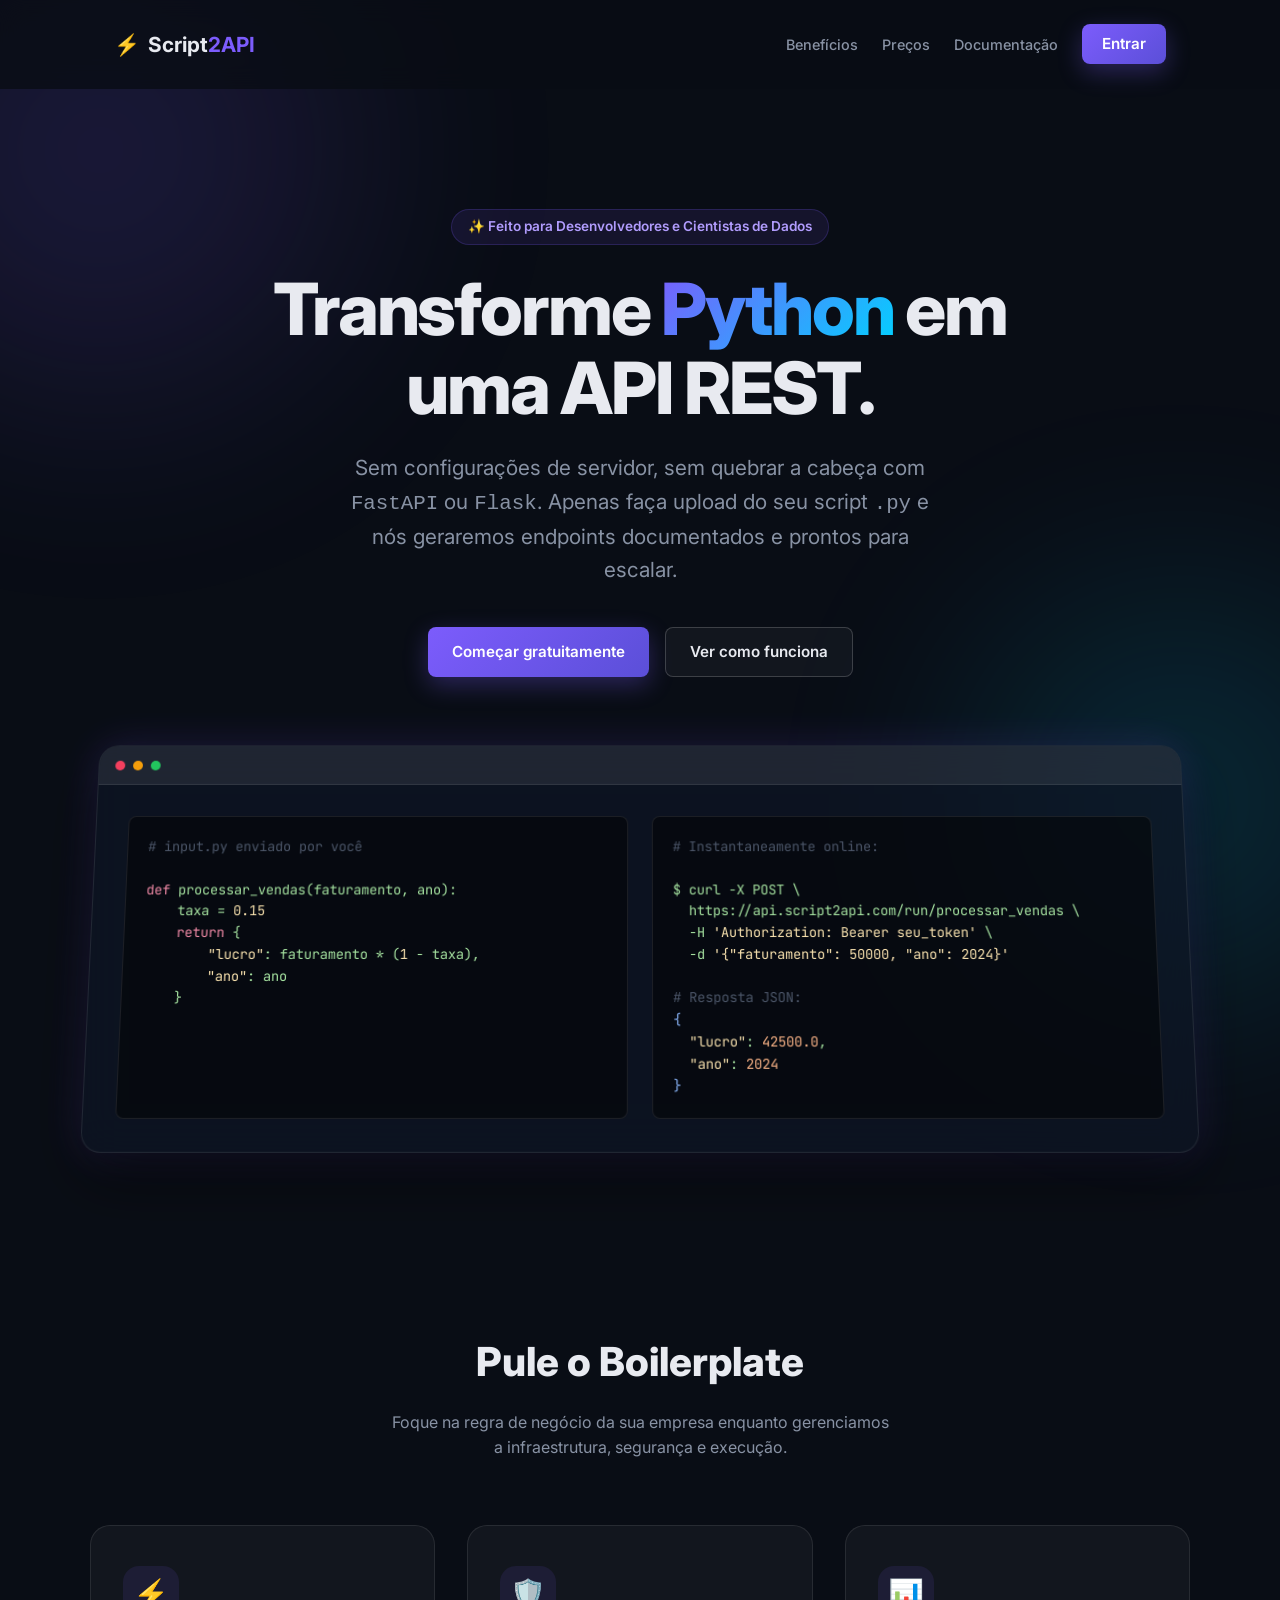
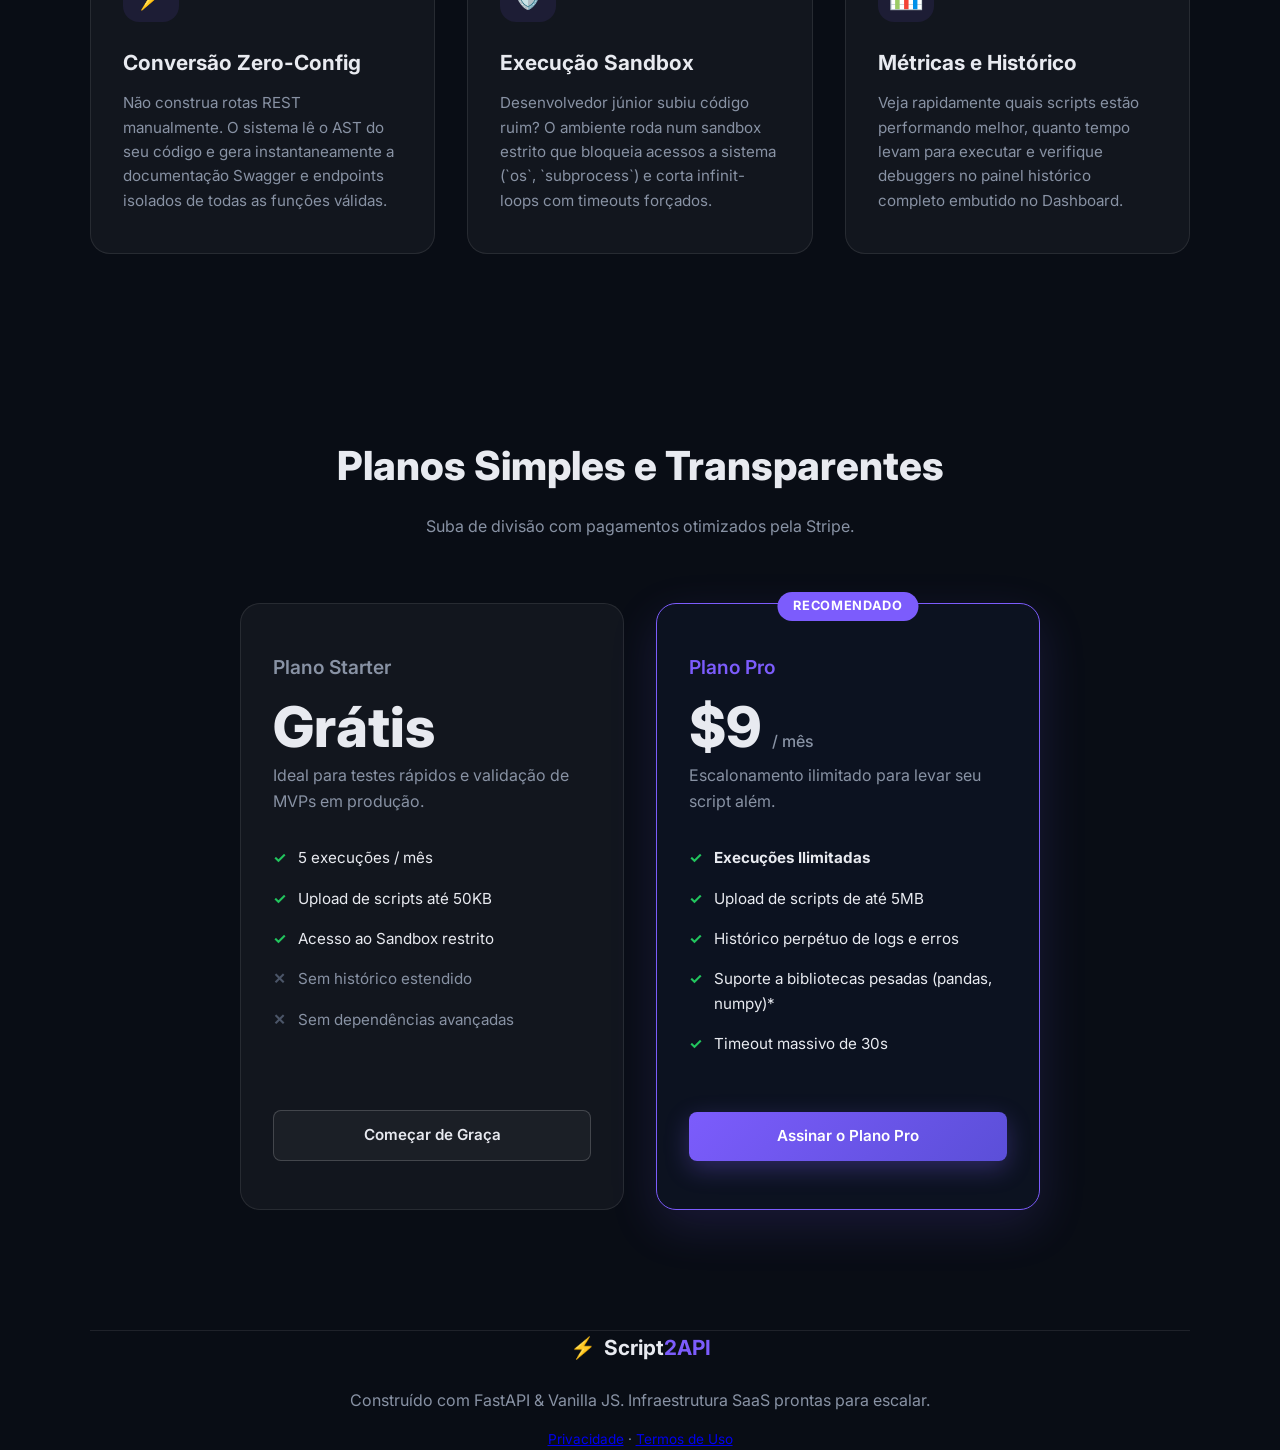
==== frontend/landing.html @ b20aaccf "SaaS Finalizado - Primeira Versão" ====
<!DOCTYPE html>
<html lang="pt-BR">
<head>
  <meta charset="UTF-8" />
  <meta name="viewport" content="width=device-width, initial-scale=1.0" />
  <title>Script2API — Transforme scripts Python em APIs REST em segundos</title>
  <meta name="description" content="Sem boilerplate, sem deploys complexos. Suba seu script Python e ganhe endpoints instantâneos para executar suas funções em escala." />
  <link rel="preconnect" href="https://fonts.googleapis.com" />
  <link rel="preconnect" href="https://fonts.gstatic.com" crossorigin />
  <link href="https://fonts.googleapis.com/css2?family=Inter:wght@300;400;500;600;700;800&family=JetBrains+Mono:wght@400;500&display=swap" rel="stylesheet" />
  
  <style>
    /* ── BASE TOKENS ── */
    :root {
      --bg: #090d15;
      --surface: rgba(255,255,255,0.04);
      --surface-high: rgba(255,255,255,0.08);
      --border: rgba(255,255,255,0.09);
      --border-high: rgba(255,255,255,0.18);
      --accent: #7c5cfc;
      --accent-hover: #5b4fd8;
      --accent-2: #00d2ff;
      --accent-green: #22c55e;
      --text: #e8eaf0;
      --text-muted: #8892a4;
      --text-faint: #4b5568;
      --font: 'Inter', sans-serif;
      --radius: 14px;
      --radius-lg: 20px;
    }

    * { box-sizing: border-box; margin: 0; padding: 0; }
    html { scroll-behavior: smooth; }
    body {
      font-family: var(--font);
      background: var(--bg);
      color: var(--text);
      overflow-x: hidden;
      line-height: 1.6;
    }

    /* ── BACKGROUND BLOBS ── */
    .bg-blob {
      position: fixed; border-radius: 50%; filter: blur(120px); opacity: 0.15; z-index: -1; animation: float 10s infinite alternate;
    }
    .blob-1 { width: 500px; height: 500px; background: var(--accent); top: -100px; left: -150px; }
    .blob-2 { width: 400px; height: 400px; background: var(--accent-2); bottom: -100px; right: -100px; animation-delay: 2s; }

    @keyframes float {
      from { transform: translate(0, 0); }
      to { transform: translate(30px, -30px); }
    }

    /* ── CONTAINER & NAV ── */
    .container { max-width: 1100px; margin: 0 auto; padding: 0 24px; }
    
    header {
      padding: 24px 0;
      display: flex;
      justify-content: space-between;
      align-items: center;
      position: sticky;
      top: 0;
      z-index: 100;
      background: rgba(9, 13, 21, 0.8);
      backdrop-filter: blur(12px);
      border-bottom: 1px solid transparent;
      transition: border-color 0.3s;
    }
    
    .logo { display: flex; align-items: center; gap: 8px; font-weight: 700; font-size: 1.3rem; text-decoration: none; color: var(--text); }
    .logo-accent { color: var(--accent); }
    .nav-links { display: flex; gap: 24px; align-items: center; }
    .nav-link { color: var(--text-muted); text-decoration: none; font-size: 0.9rem; font-weight: 500; transition: color 0.2s; }
    .nav-link:hover { color: var(--text); }
    
    .btn { display: inline-flex; align-items: center; justify-content: center; padding: 12px 24px; border-radius: 8px; font-weight: 600; font-size: 0.95rem; text-decoration: none; transition: all 0.2s; border: none; cursor: pointer; }
    .btn-primary { background: linear-gradient(135deg, var(--accent), var(--accent-hover)); color: #fff; box-shadow: 0 8px 24px rgba(124,92,252,0.3); }
    .btn-primary:hover { transform: translateY(-2px); box-shadow: 0 12px 32px rgba(124,92,252,0.5); }
    .btn-outline { border: 1px solid var(--border-high); background: var(--surface); color: var(--text); }
    .btn-outline:hover { background: var(--surface-high); border-color: var(--text-faint); }

    /* ── HERO SECTION ── */
    .hero { text-align: center; padding: 120px 0 80px; }
    .hero-badge { display: inline-block; padding: 6px 16px; border-radius: 100px; background: rgba(124,92,252,0.1); border: 1px solid rgba(124,92,252,0.2); color: #b19cfd; font-size: 0.85rem; font-weight: 600; margin-bottom: 24px; }
    .hero h1 { font-size: clamp(2.5rem, 6vw, 4.5rem); font-weight: 800; line-height: 1.1; letter-spacing: -0.03em; margin-bottom: 24px; }
    .gradient-text { background: linear-gradient(135deg, var(--accent), var(--accent-2)); -webkit-background-clip: text; -webkit-text-fill-color: transparent; background-clip: text; }
    .hero p { font-size: clamp(1.1rem, 2vw, 1.3rem); color: var(--text-muted); max-width: 600px; margin: 0 auto 40px; }
    .hero-cta { display: flex; gap: 16px; justify-content: center; }

    /* ── WINDOW MOCKUP ── */
    .mockup-wrapper { margin-top: 64px; perspective: 1000px; }
    .mockup { background: rgba(14, 20, 36, 0.7); backdrop-filter: blur(20px); border: 1px solid var(--border); border-radius: var(--radius-lg); overflow: hidden; box-shadow: 0 24px 64px rgba(0,0,0,0.5), 0 0 40px rgba(124,92,252,0.2); transform: rotateX(5deg); transition: transform 0.5s ease; }
    .mockup:hover { transform: rotateX(0deg); }
    .mockup-header { height: 40px; background: var(--surface-high); display: flex; align-items: center; padding: 0 16px; gap: 8px; border-bottom: 1px solid var(--border); }
    .mockup-dot { width: 10px; height: 10px; border-radius: 50%; background: #4b5568; }
    .mockup-dot:nth-child(1) { background: #f43f5e; } .mockup-dot:nth-child(2) { background: #f59e0b; } .mockup-dot:nth-child(3) { background: #22c55e; }
    .mockup-body { padding: 32px; display: grid; grid-template-columns: 1fr 1fr; gap: 24px; text-align: left; }
    .code-block { background: rgba(0,0,0,0.5); padding: 20px; border-radius: 8px; font-family: 'JetBrains Mono', monospace; font-size: 0.85rem; color: #a6e3a1; border: 1px solid var(--border); }
    .code-comment { color: var(--text-faint); }
    .code-keyword { color: #f38ba8; }
    .code-string { color: #f9e2af; }

    /* ── BENEFITS SECTION ── */
    .benefits { padding: 100px 0; }
    .section-header { text-align: center; margin-bottom: 64px; }
    .section-header h2 { font-size: 2.5rem; font-weight: 800; margin-bottom: 16px; }
    .grid-3 { display: grid; grid-template-columns: repeat(auto-fit, minmax(300px, 1fr)); gap: 32px; }
    .card { background: var(--surface); border: 1px solid var(--border); padding: 40px 32px; border-radius: var(--radius-lg); transition: transform 0.3s, border-color 0.3s; }
    .card:hover { transform: translateY(-5px); border-color: var(--border-high); background: var(--surface-high); }
    .card-icon { width: 56px; height: 56px; border-radius: 16px; background: rgba(124,92,252,0.1); display: flex; align-items: center; justify-content: center; font-size: 1.8rem; margin-bottom: 24px; color: var(--accent); }
    .card h3 { font-size: 1.3rem; font-weight: 700; margin-bottom: 12px; }
    .card p { color: var(--text-muted); font-size: 0.95rem; }

    /* ── PRICING SECTION ── */
    .pricing { padding: 80px 0 120px; }
    .pricing-grid { display: grid; grid-template-columns: repeat(auto-fit, minmax(320px, 1fr)); gap: 32px; max-width: 800px; margin: 0 auto; }
    .price-card { background: var(--surface); border: 1px solid var(--border); border-radius: var(--radius-lg); padding: 48px 32px; display: flex; flex-direction: column; position: relative; }
    .price-card.pro { border-color: var(--accent); background: rgba(14,20,36,0.8); box-shadow: 0 16px 48px rgba(124,92,252,0.15); }
    .popular-tag { position: absolute; top: -12px; left: 50%; transform: translateX(-50%); background: var(--accent); color: white; padding: 4px 16px; border-radius: 100px; font-size: 0.8rem; font-weight: 700; text-transform: uppercase; letter-spacing: 0.05em; }
    .price-name { font-size: 1.2rem; font-weight: 600; color: var(--text-muted); margin-bottom: 16px; }
    .price-card.pro .price-name { color: var(--accent); }
    .price-value { font-size: 3.5rem; font-weight: 800; line-height: 1; margin-bottom: 8px; }
    .price-value span { font-size: 1rem; font-weight: 500; color: var(--text-muted); }
    .price-desc { margin-bottom: 32px; color: var(--text-muted); }
    
    .feature-list { list-style: none; margin-bottom: 40px; flex: 1; }
    .feature-list li { display: flex; align-items: flex-start; gap: 12px; margin-bottom: 16px; font-size: 0.95rem; color: var(--text); }
    .feature-list li .check { color: var(--accent-green); font-weight: bold; }
    .feature-list li .cross { color: var(--text-faint); font-weight: bold; }
    .feature-list li.disabled { color: var(--text-muted); }

    /* ── FOOTER ── */
    footer { border-top: 1px solid var(--border); padding: 60px 0; text-align: center; color: var(--text-muted); }
    footer .logo { justify-content: center; margin-bottom: 24px; }
    
    @media (max-width: 768px) {
      .mockup-body { grid-template-columns: 1fr; }
      .nav-links { display: none; }
      .hero-cta { flex-direction: column; }
    }
  </style>
</head>
<body>

  <!-- BACKGROUND BLOBS -->
  <div class="bg-blob blob-1"></div>
  <div class="bg-blob blob-2"></div>

  <!-- HEADER -->
  <header>
    <div class="container" style="display:flex; justify-content:space-between; width:100%; align-items:center;">
      <a href="#" class="logo">
        <span class="logo-icon">⚡</span>
        <span>Script<span class="logo-accent">2API</span></span>
      </a>
      <nav class="nav-links">
        <a href="#features" class="nav-link">Benefícios</a>
        <a href="#pricing" class="nav-link">Preços</a>
        <a href="http://localhost:8000/docs" class="nav-link">Documentação</a>
        <a href="index.html" class="btn btn-primary" style="padding: 8px 20px;">Entrar</a>
      </nav>
    </div>
  </header>

  <!-- HERO -->
  <section class="hero container">
    <div class="hero-badge">✨ Feito para Desenvolvedores e Cientistas de Dados</div>
    <h1>Transforme <span class="gradient-text">Python</span> em<br/> uma API REST.</h1>
    <p>Sem configurações de servidor, sem quebrar a cabeça com <code>FastAPI</code> ou <code>Flask</code>. Apenas faça upload do seu script <code>.py</code> e nós geraremos endpoints documentados e prontos para escalar.</p>
    
    <div class="hero-cta">
      <a href="index.html" class="btn btn-primary">Começar gratuitamente</a>
      <a href="#features" class="btn btn-outline">Ver como funciona</a>
    </div>

    <!-- MOCKUP VISUAL -->
    <div class="mockup-wrapper">
      <div class="mockup">
        <div class="mockup-header">
          <div class="mockup-dot"></div>
          <div class="mockup-dot"></div>
          <div class="mockup-dot"></div>
        </div>
        <div class="mockup-body">
          <div class="code-block">
            <span class="code-comment"># input.py enviado por você</span><br/><br/>
            <span class="code-keyword">def</span> processar_vendas(faturamento, ano):<br/>
            &nbsp;&nbsp;&nbsp;&nbsp;taxa = <span class="code-string">0.15</span><br/>
            &nbsp;&nbsp;&nbsp;&nbsp;<span class="code-keyword">return</span> {<br/>
            &nbsp;&nbsp;&nbsp;&nbsp;&nbsp;&nbsp;&nbsp;&nbsp;<span class="code-string">"lucro"</span>: faturamento * (<span class="code-string">1</span> - taxa),<br/>
            &nbsp;&nbsp;&nbsp;&nbsp;&nbsp;&nbsp;&nbsp;&nbsp;<span class="code-string">"ano"</span>: ano<br/>
            &nbsp;&nbsp;&nbsp;&nbsp;}<br/>
          </div>
          <div class="code-block">
            <span class="code-comment"># Instantaneamente online:</span><br/><br/>
            $ curl -X POST \<br/>
            &nbsp;&nbsp;https://api.script2api.com/run/processar_vendas \<br/>
            &nbsp;&nbsp;-H <span class="code-string">'Authorization: Bearer seu_token'</span> \<br/>
            &nbsp;&nbsp;-d <span class="code-string">'{"faturamento": 50000, "ano": 2024}'</span><br/><br/>
            
            <span class="code-comment"># Resposta JSON:</span><br/>
            <span style="color:#89b4fa">{</span><br/>
            &nbsp;&nbsp;<span class="code-string">"lucro"</span>: <span style="color:#fab387">42500.0</span>,<br/>
            &nbsp;&nbsp;<span class="code-string">"ano"</span>: <span style="color:#fab387">2024</span><br/>
            <span style="color:#89b4fa">}</span>
          </div>
        </div>
      </div>
    </div>
  </section>

  <!-- FEATURES -->
  <section id="features" class="benefits container">
    <div class="section-header">
      <h2>Pule o Boilerplate</h2>
      <p style="color:var(--text-muted); max-width: 500px; margin: 0 auto;">Foque na regra de negócio da sua empresa enquanto gerenciamos a infraestrutura, segurança e execução.</p>
    </div>
    
    <div class="grid-3">
      <div class="card">
        <div class="card-icon">⚡</div>
        <h3>Conversão Zero-Config</h3>
        <p>Não construa rotas REST manualmente. O sistema lê o AST do seu código e gera instantaneamente a documentação Swagger e endpoints isolados de todas as funções válidas.</p>
      </div>
      <div class="card">
        <div class="card-icon">🛡️</div>
        <h3>Execução Sandbox</h3>
        <p>Desenvolvedor júnior subiu código ruim? O ambiente roda num sandbox estrito que bloqueia acessos a sistema (`os`, `subprocess`) e corta infinit-loops com timeouts forçados.</p>
      </div>
      <div class="card">
        <div class="card-icon">📊</div>
        <h3>Métricas e Histórico</h3>
        <p>Veja rapidamente quais scripts estão performando melhor, quanto tempo levam para executar e verifique debuggers no painel histórico completo embutido no Dashboard.</p>
      </div>
    </div>
  </section>

  <!-- PRICING -->
  <section id="pricing" class="pricing container">
    <div class="section-header">
      <h2>Planos Simples e Transparentes</h2>
      <p style="color:var(--text-muted); max-width: 500px; margin: 0 auto;">Suba de divisão com pagamentos otimizados pela Stripe.</p>
    </div>

    <div class="pricing-grid">
      <!-- Free Plan -->
      <div class="price-card">
        <div class="price-name">Plano Starter</div>
        <div class="price-value">Grátis</div>
        <p class="price-desc">Ideal para testes rápidos e validação de MVPs em produção.</p>
        
        <ul class="feature-list">
          <li><span class="check">✓</span> 5 execuções / mês</li>
          <li><span class="check">✓</span> Upload de scripts até 50KB</li>
          <li><span class="check">✓</span> Acesso ao Sandbox restrito</li>
          <li class="disabled"><span class="cross">✕</span> Sem histórico estendido</li>
          <li class="disabled"><span class="cross">✕</span> Sem dependências avançadas</li>
        </ul>
        
        <a href="index.html" class="btn btn-outline" style="width: 100%;">Começar de Graça</a>
      </div>

      <!-- Pro Plan -->
      <div class="price-card pro">
        <div class="popular-tag">Recomendado</div>
        <div class="price-name">Plano Pro</div>
        <div class="price-value">$9 <span>/ mês</span></div>
        <p class="price-desc">Escalonamento ilimitado para levar seu script além.</p>
        
        <ul class="feature-list">
          <li><span class="check">✓</span> <strong>Execuções Ilimitadas</strong></li>
          <li><span class="check">✓</span> Upload de scripts de até 5MB</li>
          <li><span class="check">✓</span> Histórico perpétuo de logs e erros</li>
          <li><span class="check">✓</span> Suporte a bibliotecas pesadas (pandas, numpy)*</li>
          <li><span class="check">✓</span> Timeout massivo de 30s</li>
        </ul>
        
        <a href="index.html" class="btn btn-primary" style="width: 100%;">Assinar o Plano Pro</a>
      </div>
    </div>
  </section>

  <!-- FOOTER -->
  <footer class="container">
    <a href="#" class="logo">
      <span class="logo-icon">⚡</span>
      <span>Script<span class="logo-accent">2API</span></span>
    </a>
    <p>Construído com FastAPI & Vanilla JS. Infraestrutura SaaS prontas para escalar.</p>
    <div style="margin-top: 16px; font-size: 0.85rem;">
      <a href="#">Privacidade</a> &middot; <a href="#">Termos de Uso</a>
    </div>
  </footer>

</body>
</html>
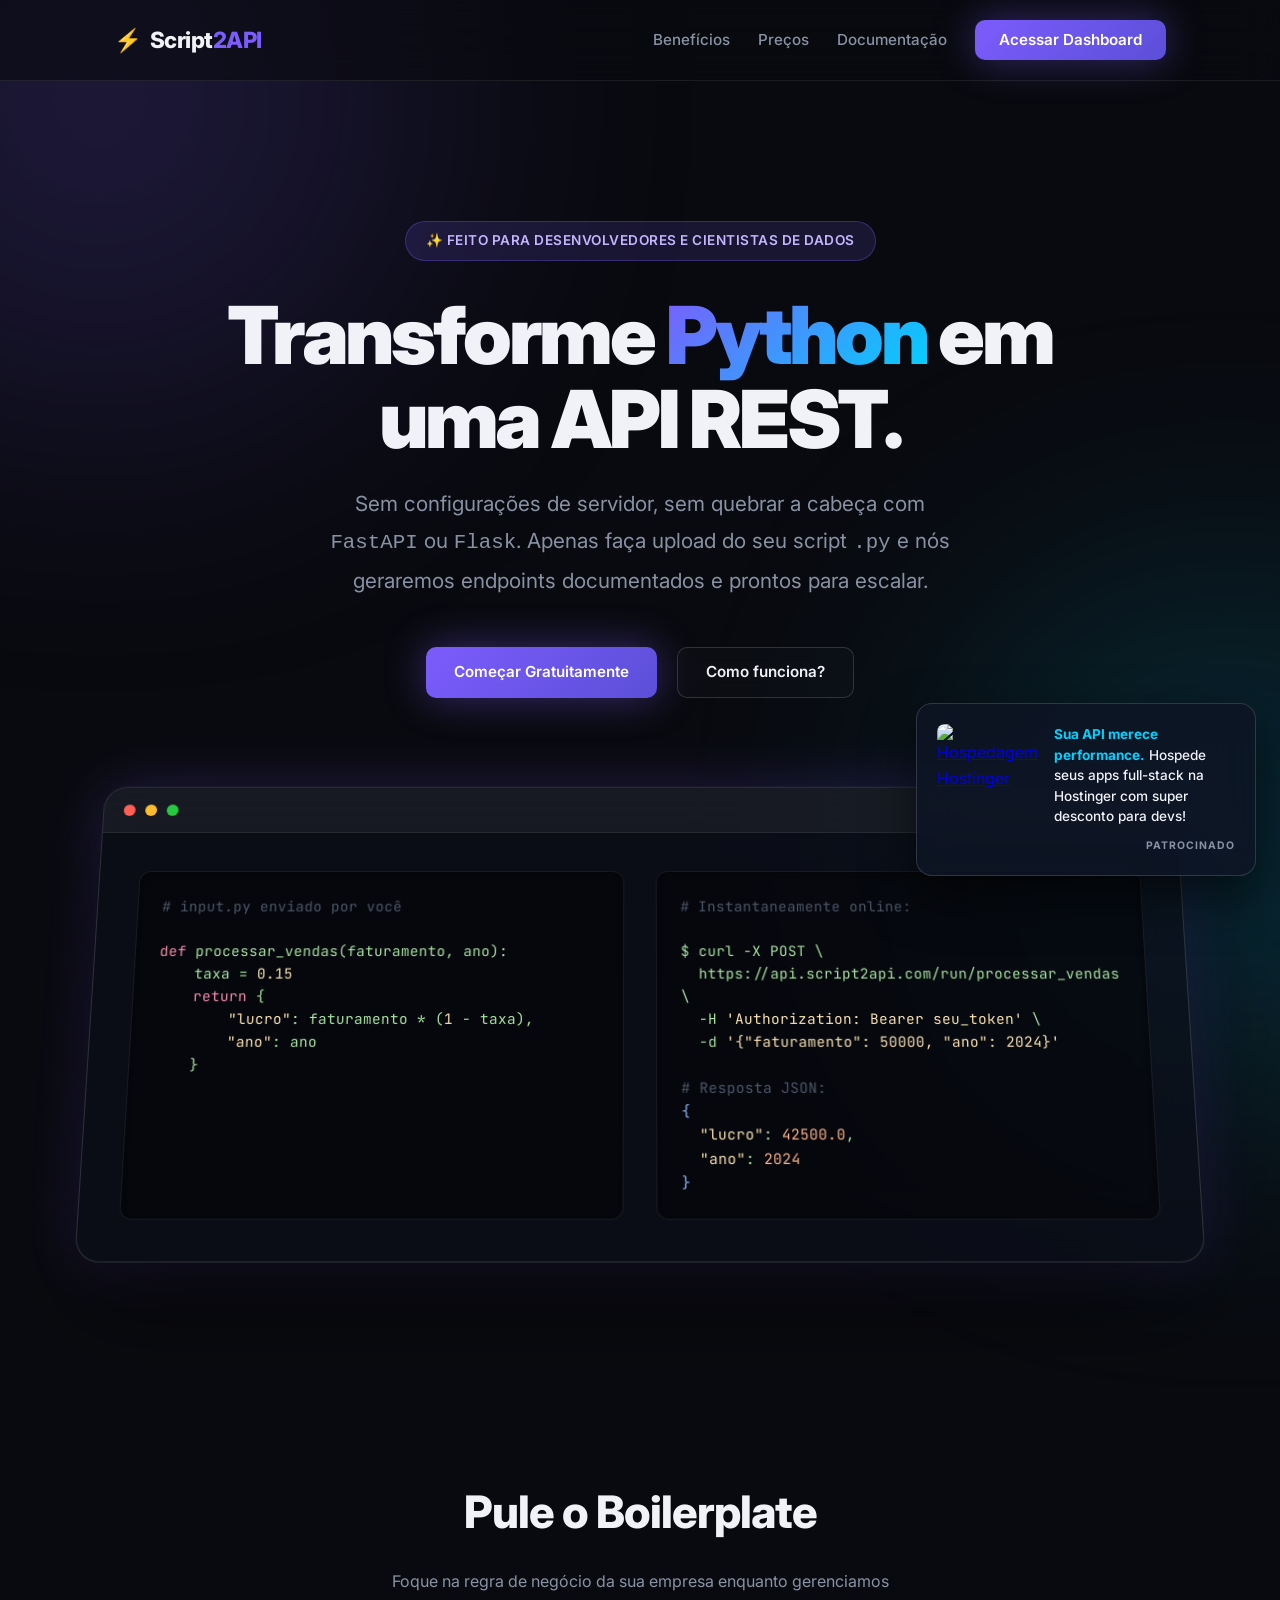
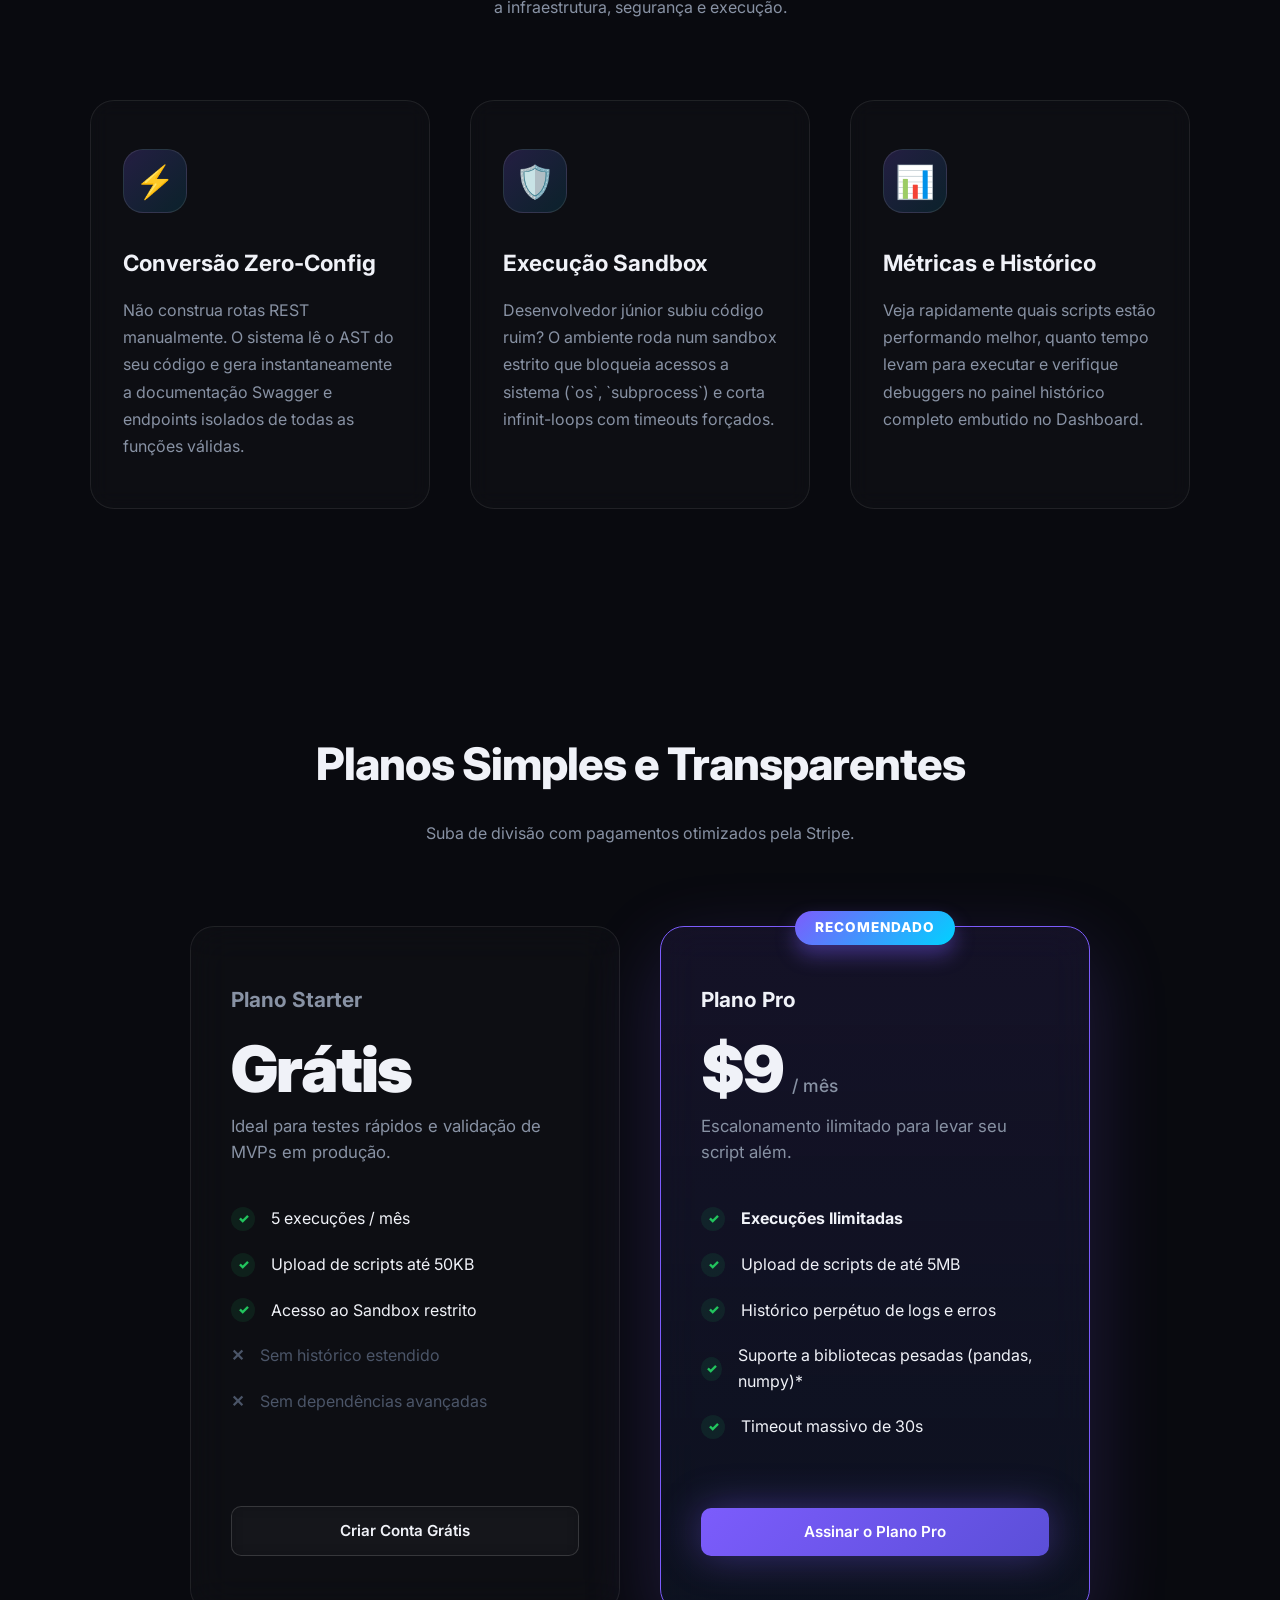
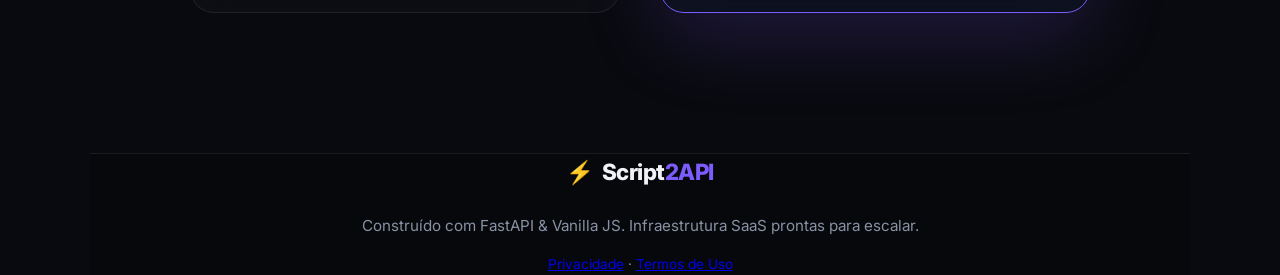
==== commit 7a728770: "feat: landing page premium UI redesign and Hostinger affiliate ad" ====
--- a/frontend/landing.html
+++ b/frontend/landing.html
@@ -12,133 +12,122 @@
   <style>
     /* ── BASE TOKENS ── */
     :root {
-      --bg: #090d15;
-      --surface: rgba(255,255,255,0.04);
+      --bg: #090a0f;
+      --surface: rgba(255,255,255,0.03);
       --surface-high: rgba(255,255,255,0.08);
-      --border: rgba(255,255,255,0.09);
-      --border-high: rgba(255,255,255,0.18);
+      --border: rgba(255,255,255,0.08);
+      --border-high: rgba(255,255,255,0.15);
       --accent: #7c5cfc;
-      --accent-hover: #5b4fd8;
+      --accent-hover: #9880fa;
       --accent-2: #00d2ff;
       --accent-green: #22c55e;
-      --text: #e8eaf0;
+      --text: #f0f2f8;
       --text-muted: #8892a4;
       --text-faint: #4b5568;
       --font: 'Inter', sans-serif;
-      --radius: 14px;
-      --radius-lg: 20px;
+      --radius: 16px;
+      --radius-lg: 24px;
+      --glow: 0 0 40px rgba(124, 92, 252, 0.4);
     }
-
+    
     * { box-sizing: border-box; margin: 0; padding: 0; }
     html { scroll-behavior: smooth; }
-    body {
-      font-family: var(--font);
-      background: var(--bg);
-      color: var(--text);
-      overflow-x: hidden;
-      line-height: 1.6;
-    }
+    body { font-family: var(--font); background: var(--bg); color: var(--text); overflow-x: hidden; line-height: 1.6; }
 
     /* ── BACKGROUND BLOBS ── */
-    .bg-blob {
-      position: fixed; border-radius: 50%; filter: blur(120px); opacity: 0.15; z-index: -1; animation: float 10s infinite alternate;
-    }
-    .blob-1 { width: 500px; height: 500px; background: var(--accent); top: -100px; left: -150px; }
-    .blob-2 { width: 400px; height: 400px; background: var(--accent-2); bottom: -100px; right: -100px; animation-delay: 2s; }
-
-    @keyframes float {
-      from { transform: translate(0, 0); }
-      to { transform: translate(30px, -30px); }
-    }
+    .bg-blob { position: fixed; border-radius: 50%; filter: blur(140px); opacity: 0.2; z-index: -1; animation: float 15s infinite alternate ease-in-out; }
+    .blob-1 { width: 600px; height: 600px; background: var(--accent); top: -200px; left: -200px; }
+    .blob-2 { width: 500px; height: 500px; background: var(--accent-2); bottom: -200px; right: -200px; animation-delay: -5s; }
+
+    @keyframes float { from { transform: translate(0, 0) rotate(0deg); } to { transform: translate(60px, -60px) rotate(15deg); } }
+    @keyframes pulse { 0% { box-shadow: 0 0 0 0 rgba(124,92,252,0.4); } 70% { box-shadow: 0 0 0 15px rgba(124,92,252,0); } 100% { box-shadow: 0 0 0 0 rgba(124,92,252,0); } }
 
     /* ── CONTAINER & NAV ── */
     .container { max-width: 1100px; margin: 0 auto; padding: 0 24px; }
-    
-    header {
-      padding: 24px 0;
-      display: flex;
-      justify-content: space-between;
-      align-items: center;
-      position: sticky;
-      top: 0;
-      z-index: 100;
-      background: rgba(9, 13, 21, 0.8);
-      backdrop-filter: blur(12px);
-      border-bottom: 1px solid transparent;
-      transition: border-color 0.3s;
-    }
-    
-    .logo { display: flex; align-items: center; gap: 8px; font-weight: 700; font-size: 1.3rem; text-decoration: none; color: var(--text); }
+    header { padding: 20px 0; display: flex; justify-content: space-between; align-items: center; position: sticky; top: 0; z-index: 100; background: rgba(9, 10, 15, 0.6); backdrop-filter: blur(20px); border-bottom: 1px solid var(--border); transition: border-color 0.3s; }
+    .logo { display: flex; align-items: center; gap: 8px; font-weight: 800; font-size: 1.4rem; text-decoration: none; color: var(--text); letter-spacing: -0.5px; }
     .logo-accent { color: var(--accent); }
-    .nav-links { display: flex; gap: 24px; align-items: center; }
-    .nav-link { color: var(--text-muted); text-decoration: none; font-size: 0.9rem; font-weight: 500; transition: color 0.2s; }
+    .nav-links { display: flex; gap: 28px; align-items: center; }
+    .nav-link { color: var(--text-muted); text-decoration: none; font-size: 0.95rem; font-weight: 500; transition: color 0.2s; }
     .nav-link:hover { color: var(--text); }
-    
-    .btn { display: inline-flex; align-items: center; justify-content: center; padding: 12px 24px; border-radius: 8px; font-weight: 600; font-size: 0.95rem; text-decoration: none; transition: all 0.2s; border: none; cursor: pointer; }
-    .btn-primary { background: linear-gradient(135deg, var(--accent), var(--accent-hover)); color: #fff; box-shadow: 0 8px 24px rgba(124,92,252,0.3); }
-    .btn-primary:hover { transform: translateY(-2px); box-shadow: 0 12px 32px rgba(124,92,252,0.5); }
-    .btn-outline { border: 1px solid var(--border-high); background: var(--surface); color: var(--text); }
-    .btn-outline:hover { background: var(--surface-high); border-color: var(--text-faint); }
+
+    .btn { display: inline-flex; align-items: center; justify-content: center; padding: 12px 28px; border-radius: 10px; font-weight: 600; font-size: 0.95rem; text-decoration: none; transition: all 0.3s cubic-bezier(0.4, 0, 0.2, 1); border: none; cursor: pointer; }
+    .btn-primary { background: linear-gradient(135deg, var(--accent), #5b4fd8); color: #fff; box-shadow: var(--glow); position: relative; overflow: hidden; }
+    .btn-primary::after { content: ''; position: absolute; top: 0; left: -100%; width: 50%; height: 100%; background: linear-gradient(90deg, transparent, rgba(255,255,255,0.2), transparent); transform: skewX(-20deg); transition: 0.5s; }
+    .btn-primary:hover { transform: translateY(-3px); box-shadow: 0 15px 40px rgba(124,92,252,0.6); }
+    .btn-primary:hover::after { left: 150%; }
+    .btn-outline { border: 1px solid var(--border-high); background: rgba(255,255,255,0.02); color: var(--text); backdrop-filter: blur(10px); }
+    .btn-outline:hover { background: rgba(255,255,255,0.08); border-color: rgba(255,255,255,0.3); transform: translateY(-3px); }
 
     /* ── HERO SECTION ── */
-    .hero { text-align: center; padding: 120px 0 80px; }
-    .hero-badge { display: inline-block; padding: 6px 16px; border-radius: 100px; background: rgba(124,92,252,0.1); border: 1px solid rgba(124,92,252,0.2); color: #b19cfd; font-size: 0.85rem; font-weight: 600; margin-bottom: 24px; }
-    .hero h1 { font-size: clamp(2.5rem, 6vw, 4.5rem); font-weight: 800; line-height: 1.1; letter-spacing: -0.03em; margin-bottom: 24px; }
+    .hero { text-align: center; padding: 140px 0 100px; }
+    .hero-badge { display: inline-block; padding: 8px 20px; border-radius: 100px; background: rgba(124,92,252,0.15); border: 1px solid rgba(124,92,252,0.3); color: #c4b5fd; font-size: 0.85rem; font-weight: 600; margin-bottom: 32px; letter-spacing: 0.5px; text-transform: uppercase; }
+    .hero h1 { font-size: clamp(3rem, 7vw, 5rem); font-weight: 900; line-height: 1.05; letter-spacing: -0.04em; margin-bottom: 24px; }
     .gradient-text { background: linear-gradient(135deg, var(--accent), var(--accent-2)); -webkit-background-clip: text; -webkit-text-fill-color: transparent; background-clip: text; }
-    .hero p { font-size: clamp(1.1rem, 2vw, 1.3rem); color: var(--text-muted); max-width: 600px; margin: 0 auto 40px; }
-    .hero-cta { display: flex; gap: 16px; justify-content: center; }
+    .hero p { font-size: clamp(1.1rem, 2vw, 1.3rem); color: var(--text-muted); max-width: 650px; margin: 0 auto 48px; line-height: 1.8; }
+    .hero-cta { display: flex; gap: 20px; justify-content: center; }
 
     /* ── WINDOW MOCKUP ── */
-    .mockup-wrapper { margin-top: 64px; perspective: 1000px; }
-    .mockup { background: rgba(14, 20, 36, 0.7); backdrop-filter: blur(20px); border: 1px solid var(--border); border-radius: var(--radius-lg); overflow: hidden; box-shadow: 0 24px 64px rgba(0,0,0,0.5), 0 0 40px rgba(124,92,252,0.2); transform: rotateX(5deg); transition: transform 0.5s ease; }
-    .mockup:hover { transform: rotateX(0deg); }
-    .mockup-header { height: 40px; background: var(--surface-high); display: flex; align-items: center; padding: 0 16px; gap: 8px; border-bottom: 1px solid var(--border); }
-    .mockup-dot { width: 10px; height: 10px; border-radius: 50%; background: #4b5568; }
-    .mockup-dot:nth-child(1) { background: #f43f5e; } .mockup-dot:nth-child(2) { background: #f59e0b; } .mockup-dot:nth-child(3) { background: #22c55e; }
-    .mockup-body { padding: 32px; display: grid; grid-template-columns: 1fr 1fr; gap: 24px; text-align: left; }
-    .code-block { background: rgba(0,0,0,0.5); padding: 20px; border-radius: 8px; font-family: 'JetBrains Mono', monospace; font-size: 0.85rem; color: #a6e3a1; border: 1px solid var(--border); }
-    .code-comment { color: var(--text-faint); }
-    .code-keyword { color: #f38ba8; }
-    .code-string { color: #f9e2af; }
+    .mockup-wrapper { margin-top: 80px; perspective: 1200px; }
+    .mockup { background: rgba(10, 14, 25, 0.7); backdrop-filter: blur(30px); border: 1px solid var(--border-high); border-radius: var(--radius-lg); overflow: hidden; box-shadow: 0 40px 100px rgba(0,0,0,0.6), 0 0 60px rgba(124,92,252,0.25); transform: rotateX(8deg) translateY(0); transition: all 0.6s cubic-bezier(0.4, 0, 0.2, 1); }
+    .mockup:hover { transform: rotateX(0deg) translateY(-10px); box-shadow: 0 50px 120px rgba(0,0,0,0.7), 0 0 80px rgba(124,92,252,0.4); }
+    .mockup-header { height: 48px; background: rgba(255,255,255,0.05); display: flex; align-items: center; padding: 0 20px; gap: 10px; border-bottom: 1px solid var(--border); }
+    .mockup-dot { width: 12px; height: 12px; border-radius: 50%; }
+    .mockup-dot:nth-child(1) { background: #ff5f56; } .mockup-dot:nth-child(2) { background: #ffbd2e; } .mockup-dot:nth-child(3) { background: #27c93f; }
+    .mockup-body { padding: 40px; display: grid; grid-template-columns: 1fr 1fr; gap: 32px; text-align: left; }
+    .code-block { background: rgba(0,0,0,0.4); padding: 24px; border-radius: 12px; font-family: 'JetBrains Mono', monospace; font-size: 0.9rem; color: #a6e3a1; border: 1px solid var(--border); box-shadow: inset 0 2px 10px rgba(0,0,0,0.5); }
+    .code-comment { color: var(--text-faint); } .code-keyword { color: #f38ba8; } .code-string { color: #f9e2af; }
 
     /* ── BENEFITS SECTION ── */
-    .benefits { padding: 100px 0; }
-    .section-header { text-align: center; margin-bottom: 64px; }
-    .section-header h2 { font-size: 2.5rem; font-weight: 800; margin-bottom: 16px; }
-    .grid-3 { display: grid; grid-template-columns: repeat(auto-fit, minmax(300px, 1fr)); gap: 32px; }
-    .card { background: var(--surface); border: 1px solid var(--border); padding: 40px 32px; border-radius: var(--radius-lg); transition: transform 0.3s, border-color 0.3s; }
-    .card:hover { transform: translateY(-5px); border-color: var(--border-high); background: var(--surface-high); }
-    .card-icon { width: 56px; height: 56px; border-radius: 16px; background: rgba(124,92,252,0.1); display: flex; align-items: center; justify-content: center; font-size: 1.8rem; margin-bottom: 24px; color: var(--accent); }
-    .card h3 { font-size: 1.3rem; font-weight: 700; margin-bottom: 12px; }
-    .card p { color: var(--text-muted); font-size: 0.95rem; }
+    .benefits { padding: 120px 0; }
+    .section-header { text-align: center; margin-bottom: 80px; }
+    .section-header h2 { font-size: 2.8rem; font-weight: 800; margin-bottom: 20px; letter-spacing: -1px; }
+    .grid-3 { display: grid; grid-template-columns: repeat(auto-fit, minmax(320px, 1fr)); gap: 40px; }
+    .card { background: rgba(255,255,255,0.02); backdrop-filter: blur(10px); border: 1px solid var(--border); padding: 48px 32px; border-radius: var(--radius-lg); transition: all 0.4s; position: relative; overflow: hidden; }
+    .card::before { content: ''; position: absolute; top: 0; left: 0; width: 100%; height: 4px; background: linear-gradient(90deg, var(--accent), var(--accent-2)); opacity: 0; transition: 0.4s; }
+    .card:hover { transform: translateY(-10px); border-color: rgba(255,255,255,0.2); background: rgba(255,255,255,0.04); box-shadow: 0 20px 50px rgba(0,0,0,0.4); }
+    .card:hover::before { opacity: 1; }
+    .card-icon { width: 64px; height: 64px; border-radius: 20px; background: linear-gradient(135deg, rgba(124,92,252,0.2), rgba(0,210,255,0.1)); display: flex; align-items: center; justify-content: center; font-size: 2rem; margin-bottom: 32px; color: var(--accent-2); border: 1px solid rgba(255,255,255,0.1); }
+    .card h3 { font-size: 1.4rem; font-weight: 700; margin-bottom: 16px; }
+    .card p { color: var(--text-muted); font-size: 1rem; line-height: 1.7; }
 
     /* ── PRICING SECTION ── */
-    .pricing { padding: 80px 0 120px; }
-    .pricing-grid { display: grid; grid-template-columns: repeat(auto-fit, minmax(320px, 1fr)); gap: 32px; max-width: 800px; margin: 0 auto; }
-    .price-card { background: var(--surface); border: 1px solid var(--border); border-radius: var(--radius-lg); padding: 48px 32px; display: flex; flex-direction: column; position: relative; }
-    .price-card.pro { border-color: var(--accent); background: rgba(14,20,36,0.8); box-shadow: 0 16px 48px rgba(124,92,252,0.15); }
-    .popular-tag { position: absolute; top: -12px; left: 50%; transform: translateX(-50%); background: var(--accent); color: white; padding: 4px 16px; border-radius: 100px; font-size: 0.8rem; font-weight: 700; text-transform: uppercase; letter-spacing: 0.05em; }
-    .price-name { font-size: 1.2rem; font-weight: 600; color: var(--text-muted); margin-bottom: 16px; }
-    .price-card.pro .price-name { color: var(--accent); }
-    .price-value { font-size: 3.5rem; font-weight: 800; line-height: 1; margin-bottom: 8px; }
-    .price-value span { font-size: 1rem; font-weight: 500; color: var(--text-muted); }
-    .price-desc { margin-bottom: 32px; color: var(--text-muted); }
-    
-    .feature-list { list-style: none; margin-bottom: 40px; flex: 1; }
-    .feature-list li { display: flex; align-items: flex-start; gap: 12px; margin-bottom: 16px; font-size: 0.95rem; color: var(--text); }
-    .feature-list li .check { color: var(--accent-green); font-weight: bold; }
-    .feature-list li .cross { color: var(--text-faint); font-weight: bold; }
-    .feature-list li.disabled { color: var(--text-muted); }
+    .pricing { padding: 100px 0 140px; }
+    .pricing-grid { display: grid; grid-template-columns: repeat(auto-fit, minmax(340px, 1fr)); gap: 40px; max-width: 900px; margin: 0 auto; }
+    .price-card { background: rgba(255,255,255,0.02); backdrop-filter: blur(20px); border: 1px solid var(--border); border-radius: var(--radius-lg); padding: 56px 40px; display: flex; flex-direction: column; position: relative; transition: transform 0.3s; }
+    .price-card:hover { transform: translateY(-5px); border-color: var(--border-high); }
+    .price-card.pro { border-color: var(--accent); background: linear-gradient(180deg, rgba(124,92,252,0.1) 0%, rgba(14,20,36,0.8) 100%); box-shadow: 0 24px 80px rgba(124,92,252,0.2); }
+    .popular-tag { position: absolute; top: -16px; left: 50%; transform: translateX(-50%); background: linear-gradient(135deg, var(--accent), var(--accent-2)); color: white; padding: 6px 20px; border-radius: 100px; font-size: 0.85rem; font-weight: 800; text-transform: uppercase; letter-spacing: 1px; box-shadow: 0 10px 20px rgba(124,92,252,0.4); }
+    .price-name { font-size: 1.3rem; font-weight: 700; color: var(--text-muted); margin-bottom: 20px; }
+    .price-card.pro .price-name { color: var(--text); }
+    .price-value { font-size: 4rem; font-weight: 900; line-height: 1; margin-bottom: 12px; letter-spacing: -2px; }
+    .price-value span { font-size: 1.1rem; font-weight: 500; color: var(--text-muted); letter-spacing: 0; }
+    .price-desc { margin-bottom: 40px; color: var(--text-muted); font-size: 1.05rem; }
+    .feature-list { list-style: none; margin-bottom: 48px; flex: 1; }
+    .feature-list li { display: flex; align-items: center; gap: 16px; margin-bottom: 20px; font-size: 1rem; color: var(--text); }
+    .feature-list li .check { color: var(--accent-green); font-weight: 900; background: rgba(34,197,94,0.1); width: 24px; height: 24px; border-radius: 50%; display: flex; align-items: center; justify-content: center; font-size: 0.8rem; }
+    .feature-list li .cross { color: var(--text-faint); font-weight: 900; }
+    .feature-list li.disabled { color: var(--text-faint); }
+
+    /* ── CARBON ADS EQUIVALENT ── */
+    .ad-container { position: fixed; bottom: 24px; right: 24px; z-index: 50; width: 340px; background: rgba(14,20,36,0.85); backdrop-filter: blur(20px); border: 1px solid var(--border-high); border-radius: 16px; padding: 20px; box-shadow: 0 20px 50px rgba(0,0,0,0.6); transition: all 0.3s ease; text-align: left; }
+    .ad-container:hover { border-color: var(--accent); box-shadow: 0 20px 60px rgba(124,92,252,0.25); transform: translateY(-5px); }
+    .ad-wrap { display: flex; gap: 16px; margin-bottom: 12px; text-decoration: none; }
+    .ad-img img { width: 110px; height: 90px; object-fit: cover; border-radius: 8px; }
+    .ad-text { color: var(--text); font-size: 0.85rem; line-height: 1.5; text-decoration: none; font-weight: 500; }
+    .ad-text strong { color: var(--accent-2); }
+    .ad-text:hover { color: #fff; }
+    .ad-poweredby { display: block; text-align: right; font-size: 0.65rem; text-transform: uppercase; letter-spacing: 1px; color: var(--text-muted); text-decoration: none; font-weight: 700; }
+    .ad-poweredby:hover { color: #fff; }
 
     /* ── FOOTER ── */
-    footer { border-top: 1px solid var(--border); padding: 60px 0; text-align: center; color: var(--text-muted); }
+    footer { border-top: 1px solid var(--border); padding: 60px 0; text-align: center; color: var(--text-muted); background: rgba(0,0,0,0.2); }
     footer .logo { justify-content: center; margin-bottom: 24px; }
-    
-    @media (max-width: 768px) {
-      .mockup-body { grid-template-columns: 1fr; }
-      .nav-links { display: none; }
-      .hero-cta { flex-direction: column; }
-    }
+    footer p { font-size: 0.95rem; }
+    
+    @media (max-width: 900px) { .mockup-body { grid-template-columns: 1fr; } .ad-container { position: static; width: 100%; max-width: 500px; margin: 40px auto; } }
+    @media (max-width: 768px) { .nav-links { display: none; } .hero-cta { flex-direction: column; } .hero h1 { font-size: 2.5rem; } }
+
   </style>
 </head>
 <body>
@@ -158,7 +147,7 @@
         <a href="#features" class="nav-link">Benefícios</a>
         <a href="#pricing" class="nav-link">Preços</a>
         <a href="http://localhost:8000/docs" class="nav-link">Documentação</a>
-        <a href="index.html" class="btn btn-primary" style="padding: 8px 20px;">Entrar</a>
+        <a href="index.html" class="btn btn-primary" style="padding: 8px 24px;">Acessar Dashboard</a>
       </nav>
     </div>
   </header>
@@ -170,8 +159,8 @@
     <p>Sem configurações de servidor, sem quebrar a cabeça com <code>FastAPI</code> ou <code>Flask</code>. Apenas faça upload do seu script <code>.py</code> e nós geraremos endpoints documentados e prontos para escalar.</p>
     
     <div class="hero-cta">
-      <a href="index.html" class="btn btn-primary">Começar gratuitamente</a>
-      <a href="#features" class="btn btn-outline">Ver como funciona</a>
+      <a href="index.html" class="btn btn-primary">Começar Gratuitamente</a>
+      <a href="#features" class="btn btn-outline">Como funciona?</a>
     </div>
 
     <!-- MOCKUP VISUAL -->
@@ -258,7 +247,7 @@
           <li class="disabled"><span class="cross">✕</span> Sem dependências avançadas</li>
         </ul>
         
-        <a href="index.html" class="btn btn-outline" style="width: 100%;">Começar de Graça</a>
+        <a href="index.html" class="btn btn-outline" style="width: 100%;">Criar Conta Grátis</a>
       </div>
 
       <!-- Pro Plan -->
@@ -293,5 +282,18 @@
     </div>
   </footer>
 
+  <!-- ====== ADS (Affiliate Space) ====== -->
+  <div class="ad-container">
+    <div class="ad-wrap">
+      <a href="https://www.hostinger.com/br?REFERRALCODE=RGEPETERSBXU" target="_blank" class="ad-img" rel="sponsored">
+        <img src="https://images.unsplash.com/photo-1558494949-ef010cbdcc31?ixlib=rb-4.0.3&auto=format&fit=crop&w=130&h=100&q=80" alt="Hospedagem Hostinger" />
+      </a>
+      <a href="https://www.hostinger.com/br?REFERRALCODE=RGEPETERSBXU" target="_blank" class="ad-text" rel="sponsored">
+        <strong>Sua API merece performance.</strong> Hospede seus apps full-stack na Hostinger com super desconto para devs!
+      </a>
+    </div>
+    <a href="https://www.hostinger.com/br?REFERRALCODE=RGEPETERSBXU" target="_blank" class="ad-poweredby" rel="sponsored">Patrocinado</a>
+  </div>
+
 </body>
 </html>
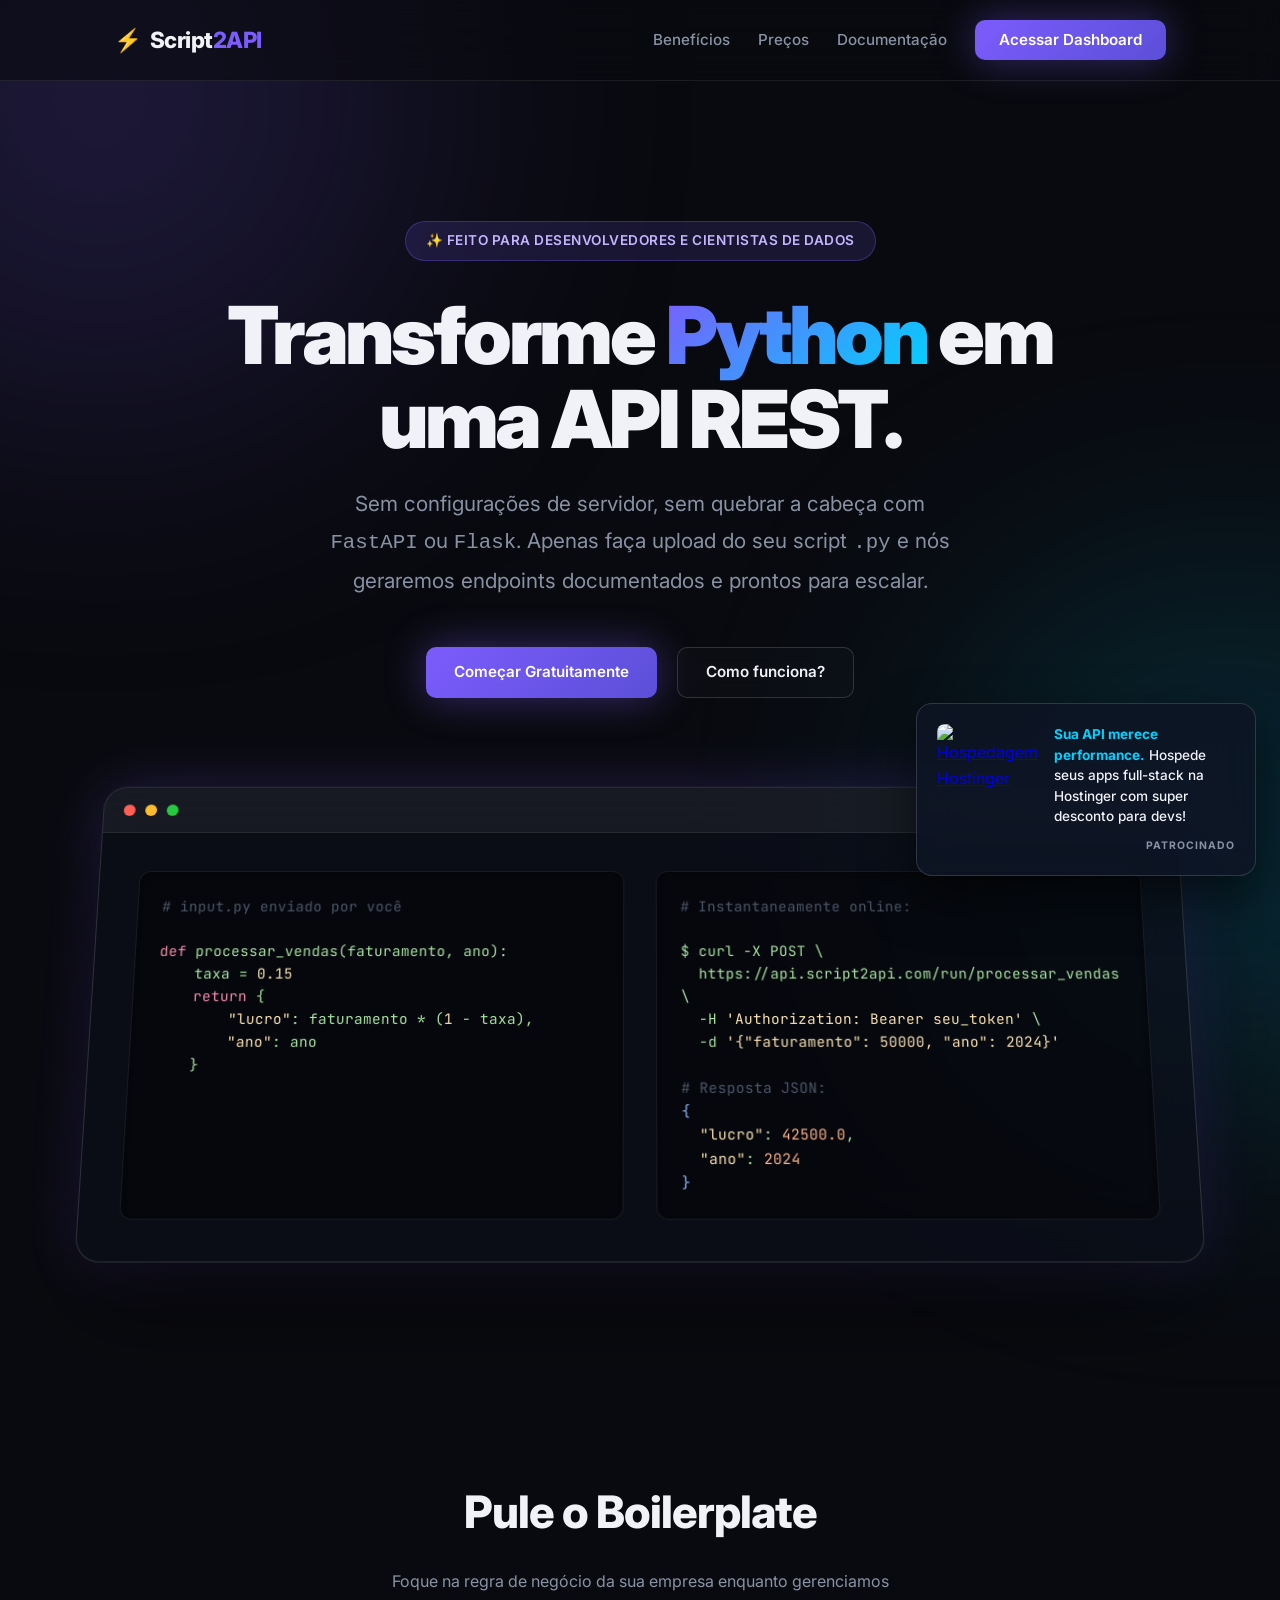
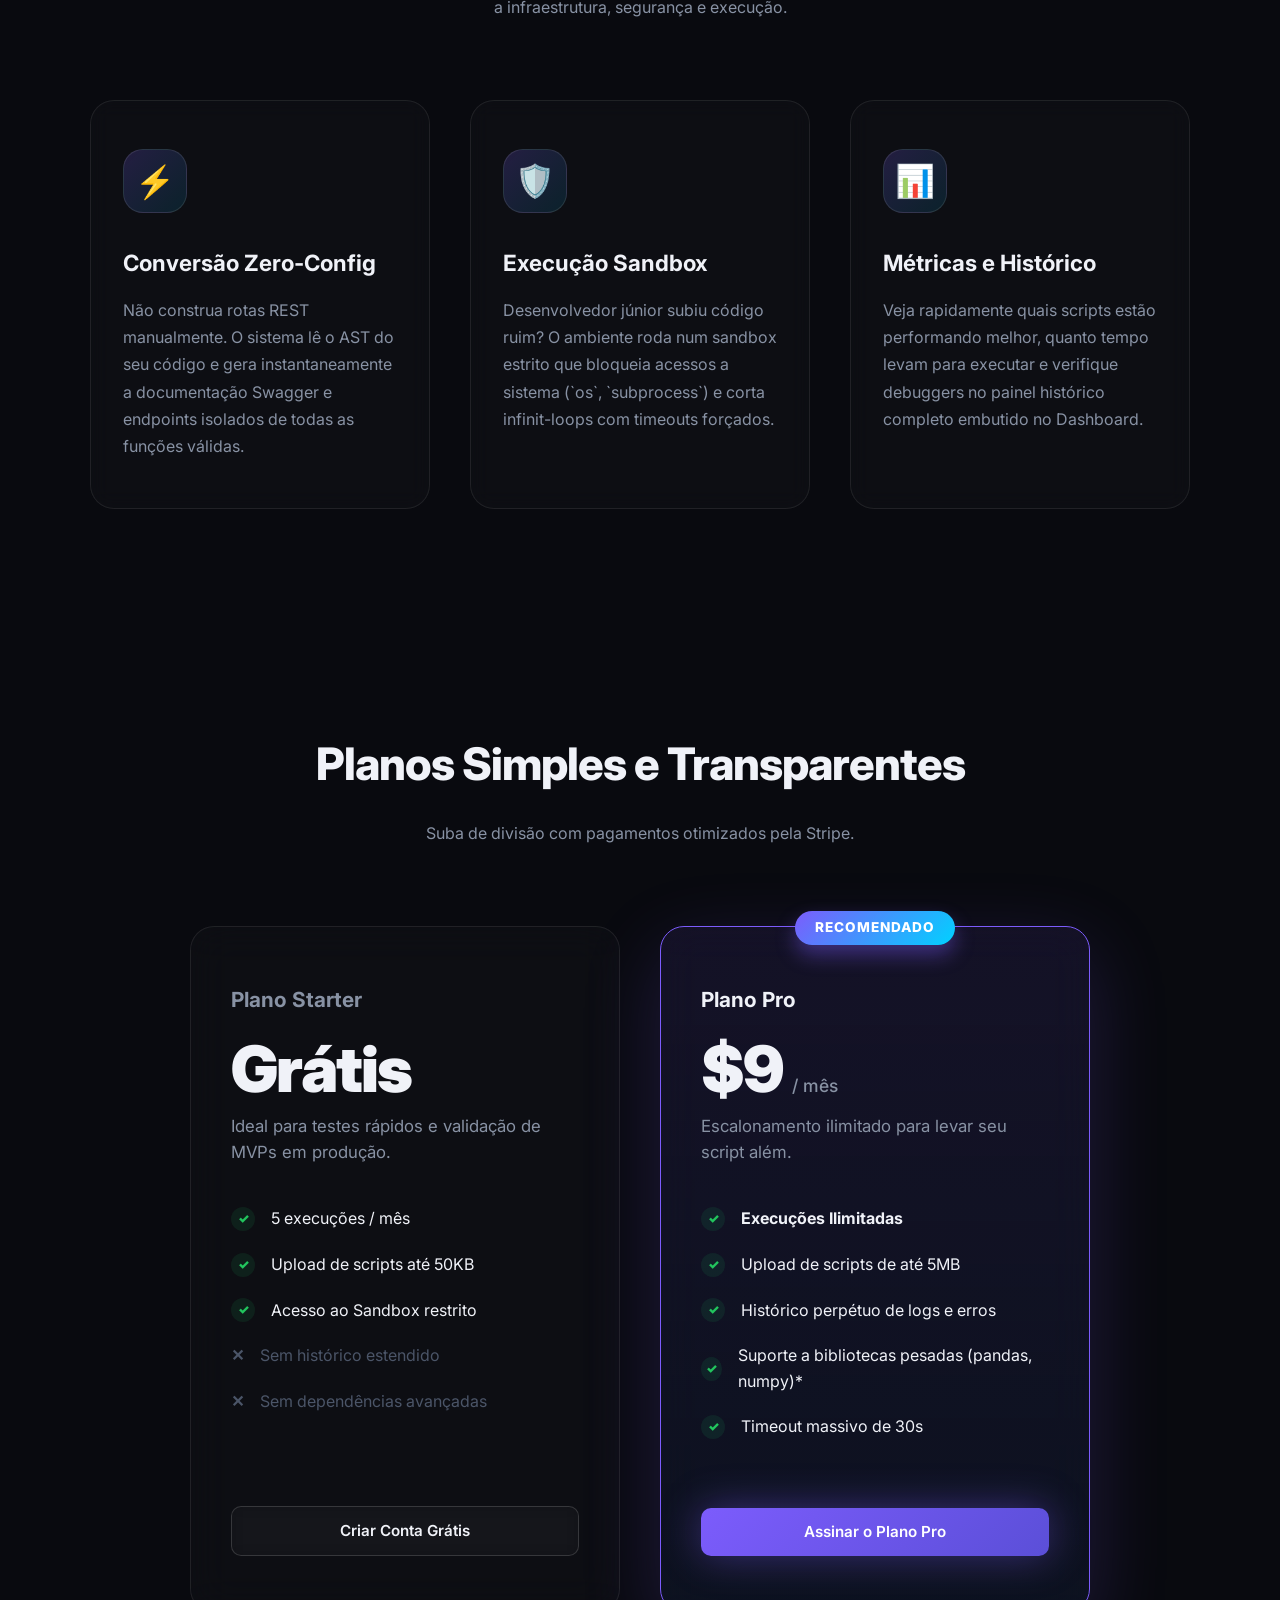
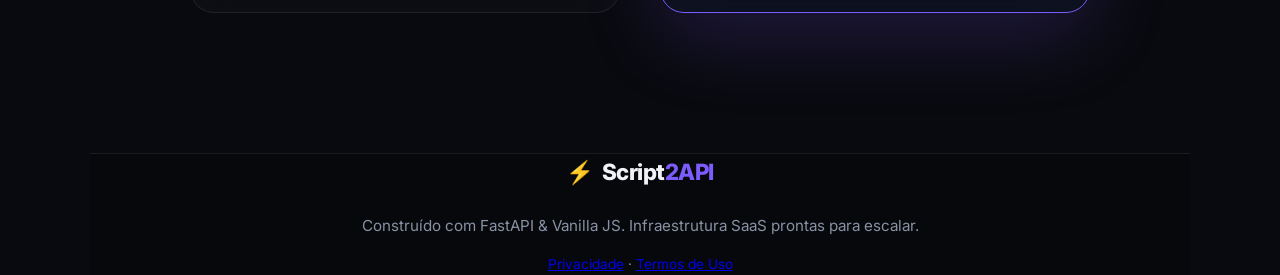
==== commit 8eda9794: "fix: landing page links, auth check and cross-selling to ReadmeForge" ====
--- a/frontend/landing.html
+++ b/frontend/landing.html
@@ -146,8 +146,8 @@
       <nav class="nav-links">
         <a href="#features" class="nav-link">Benefícios</a>
         <a href="#pricing" class="nav-link">Preços</a>
-        <a href="http://localhost:8000/docs" class="nav-link">Documentação</a>
-        <a href="index.html" class="btn btn-primary" style="padding: 8px 24px;">Acessar Dashboard</a>
+        <a href="/docs" class="nav-link">Documentação</a>
+        <a href="/app" class="btn btn-primary" id="nav-dash-btn" style="padding: 8px 24px;">Acessar Dashboard</a>
       </nav>
     </div>
   </header>
@@ -159,7 +159,7 @@
     <p>Sem configurações de servidor, sem quebrar a cabeça com <code>FastAPI</code> ou <code>Flask</code>. Apenas faça upload do seu script <code>.py</code> e nós geraremos endpoints documentados e prontos para escalar.</p>
     
     <div class="hero-cta">
-      <a href="index.html" class="btn btn-primary">Começar Gratuitamente</a>
+      <a href="/app?action=register" class="btn btn-primary" id="hero-cta-btn">Começar Gratuitamente</a>
       <a href="#features" class="btn btn-outline">Como funciona?</a>
     </div>
 
@@ -246,8 +246,7 @@
           <li class="disabled"><span class="cross">✕</span> Sem histórico estendido</li>
           <li class="disabled"><span class="cross">✕</span> Sem dependências avançadas</li>
         </ul>
-        
-        <a href="index.html" class="btn btn-outline" style="width: 100%;">Criar Conta Grátis</a>
+        <a href="index.html?action=register" class="btn btn-outline" style="width: 100%;">Criar Conta Grátis</a>
       </div>
 
       <!-- Pro Plan -->
@@ -264,8 +263,7 @@
           <li><span class="check">✓</span> Suporte a bibliotecas pesadas (pandas, numpy)*</li>
           <li><span class="check">✓</span> Timeout massivo de 30s</li>
         </ul>
-        
-        <a href="index.html" class="btn btn-primary" style="width: 100%;">Assinar o Plano Pro</a>
+        <a href="/app?action=pro" class="btn btn-primary" style="width: 100%;">Assinar o Plano Pro</a>
       </div>
     </div>
   </section>
@@ -295,5 +293,20 @@
     <a href="https://www.hostinger.com/br?REFERRALCODE=RGEPETERSBXU" target="_blank" class="ad-poweredby" rel="sponsored">Patrocinado</a>
   </div>
 
+  <script>
+    // Pequeno script para verificar se o usuário está logado e ajustar a UI
+    document.addEventListener("DOMContentLoaded", () => {
+      const token = localStorage.getItem("s2api_token");
+      if (token) {
+        const dashBtn = document.getElementById("nav-dash-btn");
+        const heroBtn = document.getElementById("hero-cta-btn");
+        if (dashBtn) dashBtn.textContent = "Meu Dashboard";
+        if (heroBtn) {
+          heroBtn.textContent = "Ir para o App";
+          heroBtn.href = "/app";
+        }
+      }
+    });
+  </script>
 </body>
 </html>
